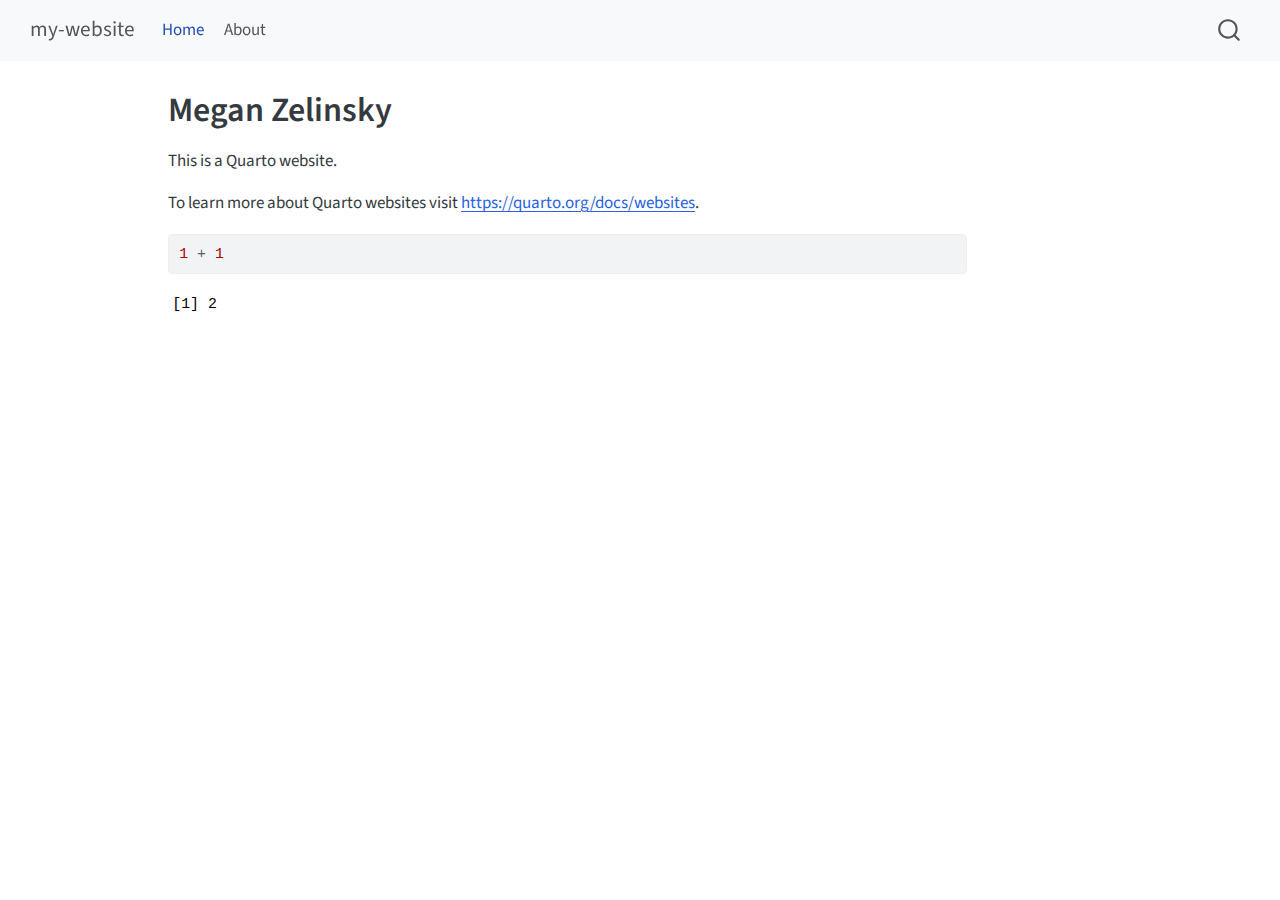
==== docs/index.html @ 1e0aad54 "Initial commit of Quarto website" ====
<!DOCTYPE html>
<html xmlns="http://www.w3.org/1999/xhtml" lang="en" xml:lang="en"><head>

<meta charset="utf-8">
<meta name="generator" content="quarto-1.4.557">

<meta name="viewport" content="width=device-width, initial-scale=1.0, user-scalable=yes">


<title>my-website - Megan Zelinsky</title>
<style>
code{white-space: pre-wrap;}
span.smallcaps{font-variant: small-caps;}
div.columns{display: flex; gap: min(4vw, 1.5em);}
div.column{flex: auto; overflow-x: auto;}
div.hanging-indent{margin-left: 1.5em; text-indent: -1.5em;}
ul.task-list{list-style: none;}
ul.task-list li input[type="checkbox"] {
  width: 0.8em;
  margin: 0 0.8em 0.2em -1em; /* quarto-specific, see https://github.com/quarto-dev/quarto-cli/issues/4556 */ 
  vertical-align: middle;
}
/* CSS for syntax highlighting */
pre > code.sourceCode { white-space: pre; position: relative; }
pre > code.sourceCode > span { line-height: 1.25; }
pre > code.sourceCode > span:empty { height: 1.2em; }
.sourceCode { overflow: visible; }
code.sourceCode > span { color: inherit; text-decoration: inherit; }
div.sourceCode { margin: 1em 0; }
pre.sourceCode { margin: 0; }
@media screen {
div.sourceCode { overflow: auto; }
}
@media print {
pre > code.sourceCode { white-space: pre-wrap; }
pre > code.sourceCode > span { display: inline-block; text-indent: -5em; padding-left: 5em; }
}
pre.numberSource code
  { counter-reset: source-line 0; }
pre.numberSource code > span
  { position: relative; left: -4em; counter-increment: source-line; }
pre.numberSource code > span > a:first-child::before
  { content: counter(source-line);
    position: relative; left: -1em; text-align: right; vertical-align: baseline;
    border: none; display: inline-block;
    -webkit-touch-callout: none; -webkit-user-select: none;
    -khtml-user-select: none; -moz-user-select: none;
    -ms-user-select: none; user-select: none;
    padding: 0 4px; width: 4em;
  }
pre.numberSource { margin-left: 3em;  padding-left: 4px; }
div.sourceCode
  {   }
@media screen {
pre > code.sourceCode > span > a:first-child::before { text-decoration: underline; }
}
</style>


<script src="site_libs/quarto-nav/quarto-nav.js"></script>
<script src="site_libs/quarto-nav/headroom.min.js"></script>
<script src="site_libs/clipboard/clipboard.min.js"></script>
<script src="site_libs/quarto-search/autocomplete.umd.js"></script>
<script src="site_libs/quarto-search/fuse.min.js"></script>
<script src="site_libs/quarto-search/quarto-search.js"></script>
<meta name="quarto:offset" content="./">
<script src="site_libs/quarto-html/quarto.js"></script>
<script src="site_libs/quarto-html/popper.min.js"></script>
<script src="site_libs/quarto-html/tippy.umd.min.js"></script>
<script src="site_libs/quarto-html/anchor.min.js"></script>
<link href="site_libs/quarto-html/tippy.css" rel="stylesheet">
<link href="site_libs/quarto-html/quarto-syntax-highlighting.css" rel="stylesheet" id="quarto-text-highlighting-styles">
<script src="site_libs/bootstrap/bootstrap.min.js"></script>
<link href="site_libs/bootstrap/bootstrap-icons.css" rel="stylesheet">
<link href="site_libs/bootstrap/bootstrap.min.css" rel="stylesheet" id="quarto-bootstrap" data-mode="light">
<script id="quarto-search-options" type="application/json">{
  "location": "navbar",
  "copy-button": false,
  "collapse-after": 3,
  "panel-placement": "end",
  "type": "overlay",
  "limit": 50,
  "keyboard-shortcut": [
    "f",
    "/",
    "s"
  ],
  "show-item-context": false,
  "language": {
    "search-no-results-text": "No results",
    "search-matching-documents-text": "matching documents",
    "search-copy-link-title": "Copy link to search",
    "search-hide-matches-text": "Hide additional matches",
    "search-more-match-text": "more match in this document",
    "search-more-matches-text": "more matches in this document",
    "search-clear-button-title": "Clear",
    "search-text-placeholder": "",
    "search-detached-cancel-button-title": "Cancel",
    "search-submit-button-title": "Submit",
    "search-label": "Search"
  }
}</script>


<link rel="stylesheet" href="styles.css">
</head>

<body class="nav-fixed">

<div id="quarto-search-results"></div>
  <header id="quarto-header" class="headroom fixed-top">
    <nav class="navbar navbar-expand-lg " data-bs-theme="dark">
      <div class="navbar-container container-fluid">
      <div class="navbar-brand-container mx-auto">
    <a class="navbar-brand" href="./index.html">
    <span class="navbar-title">my-website</span>
    </a>
  </div>
            <div id="quarto-search" class="" title="Search"></div>
          <button class="navbar-toggler" type="button" data-bs-toggle="collapse" data-bs-target="#navbarCollapse" aria-controls="navbarCollapse" aria-expanded="false" aria-label="Toggle navigation" onclick="if (window.quartoToggleHeadroom) { window.quartoToggleHeadroom(); }">
  <span class="navbar-toggler-icon"></span>
</button>
          <div class="collapse navbar-collapse" id="navbarCollapse">
            <ul class="navbar-nav navbar-nav-scroll me-auto">
  <li class="nav-item">
    <a class="nav-link active" href="./index.html" aria-current="page"> 
<span class="menu-text">Home</span></a>
  </li>  
  <li class="nav-item">
    <a class="nav-link" href="./about.html"> 
<span class="menu-text">About</span></a>
  </li>  
</ul>
          </div> <!-- /navcollapse -->
          <div class="quarto-navbar-tools">
</div>
      </div> <!-- /container-fluid -->
    </nav>
</header>
<!-- content -->
<div id="quarto-content" class="quarto-container page-columns page-rows-contents page-layout-article page-navbar">
<!-- sidebar -->
<!-- margin-sidebar -->
    <div id="quarto-margin-sidebar" class="sidebar margin-sidebar">
        
    </div>
<!-- main -->
<main class="content" id="quarto-document-content">

<header id="title-block-header" class="quarto-title-block default">
<div class="quarto-title">
<h1 class="title">Megan Zelinsky</h1>
</div>



<div class="quarto-title-meta">

    
  
    
  </div>
  


</header>


<p>This is a Quarto website.</p>
<p>To learn more about Quarto websites visit <a href="https://quarto.org/docs/websites" class="uri">https://quarto.org/docs/websites</a>.</p>
<div class="cell">
<div class="sourceCode cell-code" id="cb1"><pre class="sourceCode r code-with-copy"><code class="sourceCode r"><span id="cb1-1"><a href="#cb1-1" aria-hidden="true" tabindex="-1"></a><span class="dv">1</span> <span class="sc">+</span> <span class="dv">1</span></span></code><button title="Copy to Clipboard" class="code-copy-button"><i class="bi"></i></button></pre></div>
<div class="cell-output cell-output-stdout">
<pre><code>[1] 2</code></pre>
</div>
</div>



</main> <!-- /main -->
<script id="quarto-html-after-body" type="application/javascript">
window.document.addEventListener("DOMContentLoaded", function (event) {
  const toggleBodyColorMode = (bsSheetEl) => {
    const mode = bsSheetEl.getAttribute("data-mode");
    const bodyEl = window.document.querySelector("body");
    if (mode === "dark") {
      bodyEl.classList.add("quarto-dark");
      bodyEl.classList.remove("quarto-light");
    } else {
      bodyEl.classList.add("quarto-light");
      bodyEl.classList.remove("quarto-dark");
    }
  }
  const toggleBodyColorPrimary = () => {
    const bsSheetEl = window.document.querySelector("link#quarto-bootstrap");
    if (bsSheetEl) {
      toggleBodyColorMode(bsSheetEl);
    }
  }
  toggleBodyColorPrimary();  
  const icon = "";
  const anchorJS = new window.AnchorJS();
  anchorJS.options = {
    placement: 'right',
    icon: icon
  };
  anchorJS.add('.anchored');
  const isCodeAnnotation = (el) => {
    for (const clz of el.classList) {
      if (clz.startsWith('code-annotation-')) {                     
        return true;
      }
    }
    return false;
  }
  const clipboard = new window.ClipboardJS('.code-copy-button', {
    text: function(trigger) {
      const codeEl = trigger.previousElementSibling.cloneNode(true);
      for (const childEl of codeEl.children) {
        if (isCodeAnnotation(childEl)) {
          childEl.remove();
        }
      }
      return codeEl.innerText;
    }
  });
  clipboard.on('success', function(e) {
    // button target
    const button = e.trigger;
    // don't keep focus
    button.blur();
    // flash "checked"
    button.classList.add('code-copy-button-checked');
    var currentTitle = button.getAttribute("title");
    button.setAttribute("title", "Copied!");
    let tooltip;
    if (window.bootstrap) {
      button.setAttribute("data-bs-toggle", "tooltip");
      button.setAttribute("data-bs-placement", "left");
      button.setAttribute("data-bs-title", "Copied!");
      tooltip = new bootstrap.Tooltip(button, 
        { trigger: "manual", 
          customClass: "code-copy-button-tooltip",
          offset: [0, -8]});
      tooltip.show();    
    }
    setTimeout(function() {
      if (tooltip) {
        tooltip.hide();
        button.removeAttribute("data-bs-title");
        button.removeAttribute("data-bs-toggle");
        button.removeAttribute("data-bs-placement");
      }
      button.setAttribute("title", currentTitle);
      button.classList.remove('code-copy-button-checked');
    }, 1000);
    // clear code selection
    e.clearSelection();
  });
    var localhostRegex = new RegExp(/^(?:http|https):\/\/localhost\:?[0-9]*\//);
    var mailtoRegex = new RegExp(/^mailto:/);
      var filterRegex = new RegExp('/' + window.location.host + '/');
    var isInternal = (href) => {
        return filterRegex.test(href) || localhostRegex.test(href) || mailtoRegex.test(href);
    }
    // Inspect non-navigation links and adorn them if external
 	var links = window.document.querySelectorAll('a[href]:not(.nav-link):not(.navbar-brand):not(.toc-action):not(.sidebar-link):not(.sidebar-item-toggle):not(.pagination-link):not(.no-external):not([aria-hidden]):not(.dropdown-item):not(.quarto-navigation-tool)');
    for (var i=0; i<links.length; i++) {
      const link = links[i];
      if (!isInternal(link.href)) {
        // undo the damage that might have been done by quarto-nav.js in the case of
        // links that we want to consider external
        if (link.dataset.originalHref !== undefined) {
          link.href = link.dataset.originalHref;
        }
      }
    }
  function tippyHover(el, contentFn, onTriggerFn, onUntriggerFn) {
    const config = {
      allowHTML: true,
      maxWidth: 500,
      delay: 100,
      arrow: false,
      appendTo: function(el) {
          return el.parentElement;
      },
      interactive: true,
      interactiveBorder: 10,
      theme: 'quarto',
      placement: 'bottom-start',
    };
    if (contentFn) {
      config.content = contentFn;
    }
    if (onTriggerFn) {
      config.onTrigger = onTriggerFn;
    }
    if (onUntriggerFn) {
      config.onUntrigger = onUntriggerFn;
    }
    window.tippy(el, config); 
  }
  const noterefs = window.document.querySelectorAll('a[role="doc-noteref"]');
  for (var i=0; i<noterefs.length; i++) {
    const ref = noterefs[i];
    tippyHover(ref, function() {
      // use id or data attribute instead here
      let href = ref.getAttribute('data-footnote-href') || ref.getAttribute('href');
      try { href = new URL(href).hash; } catch {}
      const id = href.replace(/^#\/?/, "");
      const note = window.document.getElementById(id);
      if (note) {
        return note.innerHTML;
      } else {
        return "";
      }
    });
  }
  const xrefs = window.document.querySelectorAll('a.quarto-xref');
  const processXRef = (id, note) => {
    // Strip column container classes
    const stripColumnClz = (el) => {
      el.classList.remove("page-full", "page-columns");
      if (el.children) {
        for (const child of el.children) {
          stripColumnClz(child);
        }
      }
    }
    stripColumnClz(note)
    if (id === null || id.startsWith('sec-')) {
      // Special case sections, only their first couple elements
      const container = document.createElement("div");
      if (note.children && note.children.length > 2) {
        container.appendChild(note.children[0].cloneNode(true));
        for (let i = 1; i < note.children.length; i++) {
          const child = note.children[i];
          if (child.tagName === "P" && child.innerText === "") {
            continue;
          } else {
            container.appendChild(child.cloneNode(true));
            break;
          }
        }
        if (window.Quarto?.typesetMath) {
          window.Quarto.typesetMath(container);
        }
        return container.innerHTML
      } else {
        if (window.Quarto?.typesetMath) {
          window.Quarto.typesetMath(note);
        }
        return note.innerHTML;
      }
    } else {
      // Remove any anchor links if they are present
      const anchorLink = note.querySelector('a.anchorjs-link');
      if (anchorLink) {
        anchorLink.remove();
      }
      if (window.Quarto?.typesetMath) {
        window.Quarto.typesetMath(note);
      }
      // TODO in 1.5, we should make sure this works without a callout special case
      if (note.classList.contains("callout")) {
        return note.outerHTML;
      } else {
        return note.innerHTML;
      }
    }
  }
  for (var i=0; i<xrefs.length; i++) {
    const xref = xrefs[i];
    tippyHover(xref, undefined, function(instance) {
      instance.disable();
      let url = xref.getAttribute('href');
      let hash = undefined; 
      if (url.startsWith('#')) {
        hash = url;
      } else {
        try { hash = new URL(url).hash; } catch {}
      }
      if (hash) {
        const id = hash.replace(/^#\/?/, "");
        const note = window.document.getElementById(id);
        if (note !== null) {
          try {
            const html = processXRef(id, note.cloneNode(true));
            instance.setContent(html);
          } finally {
            instance.enable();
            instance.show();
          }
        } else {
          // See if we can fetch this
          fetch(url.split('#')[0])
          .then(res => res.text())
          .then(html => {
            const parser = new DOMParser();
            const htmlDoc = parser.parseFromString(html, "text/html");
            const note = htmlDoc.getElementById(id);
            if (note !== null) {
              const html = processXRef(id, note);
              instance.setContent(html);
            } 
          }).finally(() => {
            instance.enable();
            instance.show();
          });
        }
      } else {
        // See if we can fetch a full url (with no hash to target)
        // This is a special case and we should probably do some content thinning / targeting
        fetch(url)
        .then(res => res.text())
        .then(html => {
          const parser = new DOMParser();
          const htmlDoc = parser.parseFromString(html, "text/html");
          const note = htmlDoc.querySelector('main.content');
          if (note !== null) {
            // This should only happen for chapter cross references
            // (since there is no id in the URL)
            // remove the first header
            if (note.children.length > 0 && note.children[0].tagName === "HEADER") {
              note.children[0].remove();
            }
            const html = processXRef(null, note);
            instance.setContent(html);
          } 
        }).finally(() => {
          instance.enable();
          instance.show();
        });
      }
    }, function(instance) {
    });
  }
      let selectedAnnoteEl;
      const selectorForAnnotation = ( cell, annotation) => {
        let cellAttr = 'data-code-cell="' + cell + '"';
        let lineAttr = 'data-code-annotation="' +  annotation + '"';
        const selector = 'span[' + cellAttr + '][' + lineAttr + ']';
        return selector;
      }
      const selectCodeLines = (annoteEl) => {
        const doc = window.document;
        const targetCell = annoteEl.getAttribute("data-target-cell");
        const targetAnnotation = annoteEl.getAttribute("data-target-annotation");
        const annoteSpan = window.document.querySelector(selectorForAnnotation(targetCell, targetAnnotation));
        const lines = annoteSpan.getAttribute("data-code-lines").split(",");
        const lineIds = lines.map((line) => {
          return targetCell + "-" + line;
        })
        let top = null;
        let height = null;
        let parent = null;
        if (lineIds.length > 0) {
            //compute the position of the single el (top and bottom and make a div)
            const el = window.document.getElementById(lineIds[0]);
            top = el.offsetTop;
            height = el.offsetHeight;
            parent = el.parentElement.parentElement;
          if (lineIds.length > 1) {
            const lastEl = window.document.getElementById(lineIds[lineIds.length - 1]);
            const bottom = lastEl.offsetTop + lastEl.offsetHeight;
            height = bottom - top;
          }
          if (top !== null && height !== null && parent !== null) {
            // cook up a div (if necessary) and position it 
            let div = window.document.getElementById("code-annotation-line-highlight");
            if (div === null) {
              div = window.document.createElement("div");
              div.setAttribute("id", "code-annotation-line-highlight");
              div.style.position = 'absolute';
              parent.appendChild(div);
            }
            div.style.top = top - 2 + "px";
            div.style.height = height + 4 + "px";
            div.style.left = 0;
            let gutterDiv = window.document.getElementById("code-annotation-line-highlight-gutter");
            if (gutterDiv === null) {
              gutterDiv = window.document.createElement("div");
              gutterDiv.setAttribute("id", "code-annotation-line-highlight-gutter");
              gutterDiv.style.position = 'absolute';
              const codeCell = window.document.getElementById(targetCell);
              const gutter = codeCell.querySelector('.code-annotation-gutter');
              gutter.appendChild(gutterDiv);
            }
            gutterDiv.style.top = top - 2 + "px";
            gutterDiv.style.height = height + 4 + "px";
          }
          selectedAnnoteEl = annoteEl;
        }
      };
      const unselectCodeLines = () => {
        const elementsIds = ["code-annotation-line-highlight", "code-annotation-line-highlight-gutter"];
        elementsIds.forEach((elId) => {
          const div = window.document.getElementById(elId);
          if (div) {
            div.remove();
          }
        });
        selectedAnnoteEl = undefined;
      };
        // Handle positioning of the toggle
    window.addEventListener(
      "resize",
      throttle(() => {
        elRect = undefined;
        if (selectedAnnoteEl) {
          selectCodeLines(selectedAnnoteEl);
        }
      }, 10)
    );
    function throttle(fn, ms) {
    let throttle = false;
    let timer;
      return (...args) => {
        if(!throttle) { // first call gets through
            fn.apply(this, args);
            throttle = true;
        } else { // all the others get throttled
            if(timer) clearTimeout(timer); // cancel #2
            timer = setTimeout(() => {
              fn.apply(this, args);
              timer = throttle = false;
            }, ms);
        }
      };
    }
      // Attach click handler to the DT
      const annoteDls = window.document.querySelectorAll('dt[data-target-cell]');
      for (const annoteDlNode of annoteDls) {
        annoteDlNode.addEventListener('click', (event) => {
          const clickedEl = event.target;
          if (clickedEl !== selectedAnnoteEl) {
            unselectCodeLines();
            const activeEl = window.document.querySelector('dt[data-target-cell].code-annotation-active');
            if (activeEl) {
              activeEl.classList.remove('code-annotation-active');
            }
            selectCodeLines(clickedEl);
            clickedEl.classList.add('code-annotation-active');
          } else {
            // Unselect the line
            unselectCodeLines();
            clickedEl.classList.remove('code-annotation-active');
          }
        });
      }
  const findCites = (el) => {
    const parentEl = el.parentElement;
    if (parentEl) {
      const cites = parentEl.dataset.cites;
      if (cites) {
        return {
          el,
          cites: cites.split(' ')
        };
      } else {
        return findCites(el.parentElement)
      }
    } else {
      return undefined;
    }
  };
  var bibliorefs = window.document.querySelectorAll('a[role="doc-biblioref"]');
  for (var i=0; i<bibliorefs.length; i++) {
    const ref = bibliorefs[i];
    const citeInfo = findCites(ref);
    if (citeInfo) {
      tippyHover(citeInfo.el, function() {
        var popup = window.document.createElement('div');
        citeInfo.cites.forEach(function(cite) {
          var citeDiv = window.document.createElement('div');
          citeDiv.classList.add('hanging-indent');
          citeDiv.classList.add('csl-entry');
          var biblioDiv = window.document.getElementById('ref-' + cite);
          if (biblioDiv) {
            citeDiv.innerHTML = biblioDiv.innerHTML;
          }
          popup.appendChild(citeDiv);
        });
        return popup.innerHTML;
      });
    }
  }
});
</script>
</div> <!-- /content -->




</body></html>
---- docs/site_libs/quarto-html/tippy.css ----
.tippy-box[data-animation=fade][data-state=hidden]{opacity:0}[data-tippy-root]{max-width:calc(100vw - 10px)}.tippy-box{position:relative;background-color:#333;color:#fff;border-radius:4px;font-size:14px;line-height:1.4;white-space:normal;outline:0;transition-property:transform,visibility,opacity}.tippy-box[data-placement^=top]>.tippy-arrow{bottom:0}.tippy-box[data-placement^=top]>.tippy-arrow:before{bottom:-7px;left:0;border-width:8px 8px 0;border-top-color:initial;transform-origin:center top}.tippy-box[data-placement^=bottom]>.tippy-arrow{top:0}.tippy-box[data-placement^=bottom]>.tippy-arrow:before{top:-7px;left:0;border-width:0 8px 8px;border-bottom-color:initial;transform-origin:center bottom}.tippy-box[data-placement^=left]>.tippy-arrow{right:0}.tippy-box[data-placement^=left]>.tippy-arrow:before{border-width:8px 0 8px 8px;border-left-color:initial;right:-7px;transform-origin:center left}.tippy-box[data-placement^=right]>.tippy-arrow{left:0}.tippy-box[data-placement^=right]>.tippy-arrow:before{left:-7px;border-width:8px 8px 8px 0;border-right-color:initial;transform-origin:center right}.tippy-box[data-inertia][data-state=visible]{transition-timing-function:cubic-bezier(.54,1.5,.38,1.11)}.tippy-arrow{width:16px;height:16px;color:#333}.tippy-arrow:before{content:"";position:absolute;border-color:transparent;border-style:solid}.tippy-content{position:relative;padding:5px 9px;z-index:1}
---- docs/site_libs/quarto-html/quarto-syntax-highlighting.css ----
/* quarto syntax highlight colors */
:root {
  --quarto-hl-ot-color: #003B4F;
  --quarto-hl-at-color: #657422;
  --quarto-hl-ss-color: #20794D;
  --quarto-hl-an-color: #5E5E5E;
  --quarto-hl-fu-color: #4758AB;
  --quarto-hl-st-color: #20794D;
  --quarto-hl-cf-color: #003B4F;
  --quarto-hl-op-color: #5E5E5E;
  --quarto-hl-er-color: #AD0000;
  --quarto-hl-bn-color: #AD0000;
  --quarto-hl-al-color: #AD0000;
  --quarto-hl-va-color: #111111;
  --quarto-hl-bu-color: inherit;
  --quarto-hl-ex-color: inherit;
  --quarto-hl-pp-color: #AD0000;
  --quarto-hl-in-color: #5E5E5E;
  --quarto-hl-vs-color: #20794D;
  --quarto-hl-wa-color: #5E5E5E;
  --quarto-hl-do-color: #5E5E5E;
  --quarto-hl-im-color: #00769E;
  --quarto-hl-ch-color: #20794D;
  --quarto-hl-dt-color: #AD0000;
  --quarto-hl-fl-color: #AD0000;
  --quarto-hl-co-color: #5E5E5E;
  --quarto-hl-cv-color: #5E5E5E;
  --quarto-hl-cn-color: #8f5902;
  --quarto-hl-sc-color: #5E5E5E;
  --quarto-hl-dv-color: #AD0000;
  --quarto-hl-kw-color: #003B4F;
}

/* other quarto variables */
:root {
  --quarto-font-monospace: SFMono-Regular, Menlo, Monaco, Consolas, "Liberation Mono", "Courier New", monospace;
}

pre > code.sourceCode > span {
  color: #003B4F;
}

code span {
  color: #003B4F;
}

code.sourceCode > span {
  color: #003B4F;
}

div.sourceCode,
div.sourceCode pre.sourceCode {
  color: #003B4F;
}

code span.ot {
  color: #003B4F;
  font-style: inherit;
}

code span.at {
  color: #657422;
  font-style: inherit;
}

code span.ss {
  color: #20794D;
  font-style: inherit;
}

code span.an {
  color: #5E5E5E;
  font-style: inherit;
}

code span.fu {
  color: #4758AB;
  font-style: inherit;
}

code span.st {
  color: #20794D;
  font-style: inherit;
}

code span.cf {
  color: #003B4F;
  font-style: inherit;
}

code span.op {
  color: #5E5E5E;
  font-style: inherit;
}

code span.er {
  color: #AD0000;
  font-style: inherit;
}

code span.bn {
  color: #AD0000;
  font-style: inherit;
}

code span.al {
  color: #AD0000;
  font-style: inherit;
}

code span.va {
  color: #111111;
  font-style: inherit;
}

code span.bu {
  font-style: inherit;
}

code span.ex {
  font-style: inherit;
}

code span.pp {
  color: #AD0000;
  font-style: inherit;
}

code span.in {
  color: #5E5E5E;
  font-style: inherit;
}

code span.vs {
  color: #20794D;
  font-style: inherit;
}

code span.wa {
  color: #5E5E5E;
  font-style: italic;
}

code span.do {
  color: #5E5E5E;
  font-style: italic;
}

code span.im {
  color: #00769E;
  font-style: inherit;
}

code span.ch {
  color: #20794D;
  font-style: inherit;
}

code span.dt {
  color: #AD0000;
  font-style: inherit;
}

code span.fl {
  color: #AD0000;
  font-style: inherit;
}

code span.co {
  color: #5E5E5E;
  font-style: inherit;
}

code span.cv {
  color: #5E5E5E;
  font-style: italic;
}

code span.cn {
  color: #8f5902;
  font-style: inherit;
}

code span.sc {
  color: #5E5E5E;
  font-style: inherit;
}

code span.dv {
  color: #AD0000;
  font-style: inherit;
}

code span.kw {
  color: #003B4F;
  font-style: inherit;
}

.prevent-inlining {
  content: "</";
}

/*# sourceMappingURL=debc5d5d77c3f9108843748ff7464032.css.map */
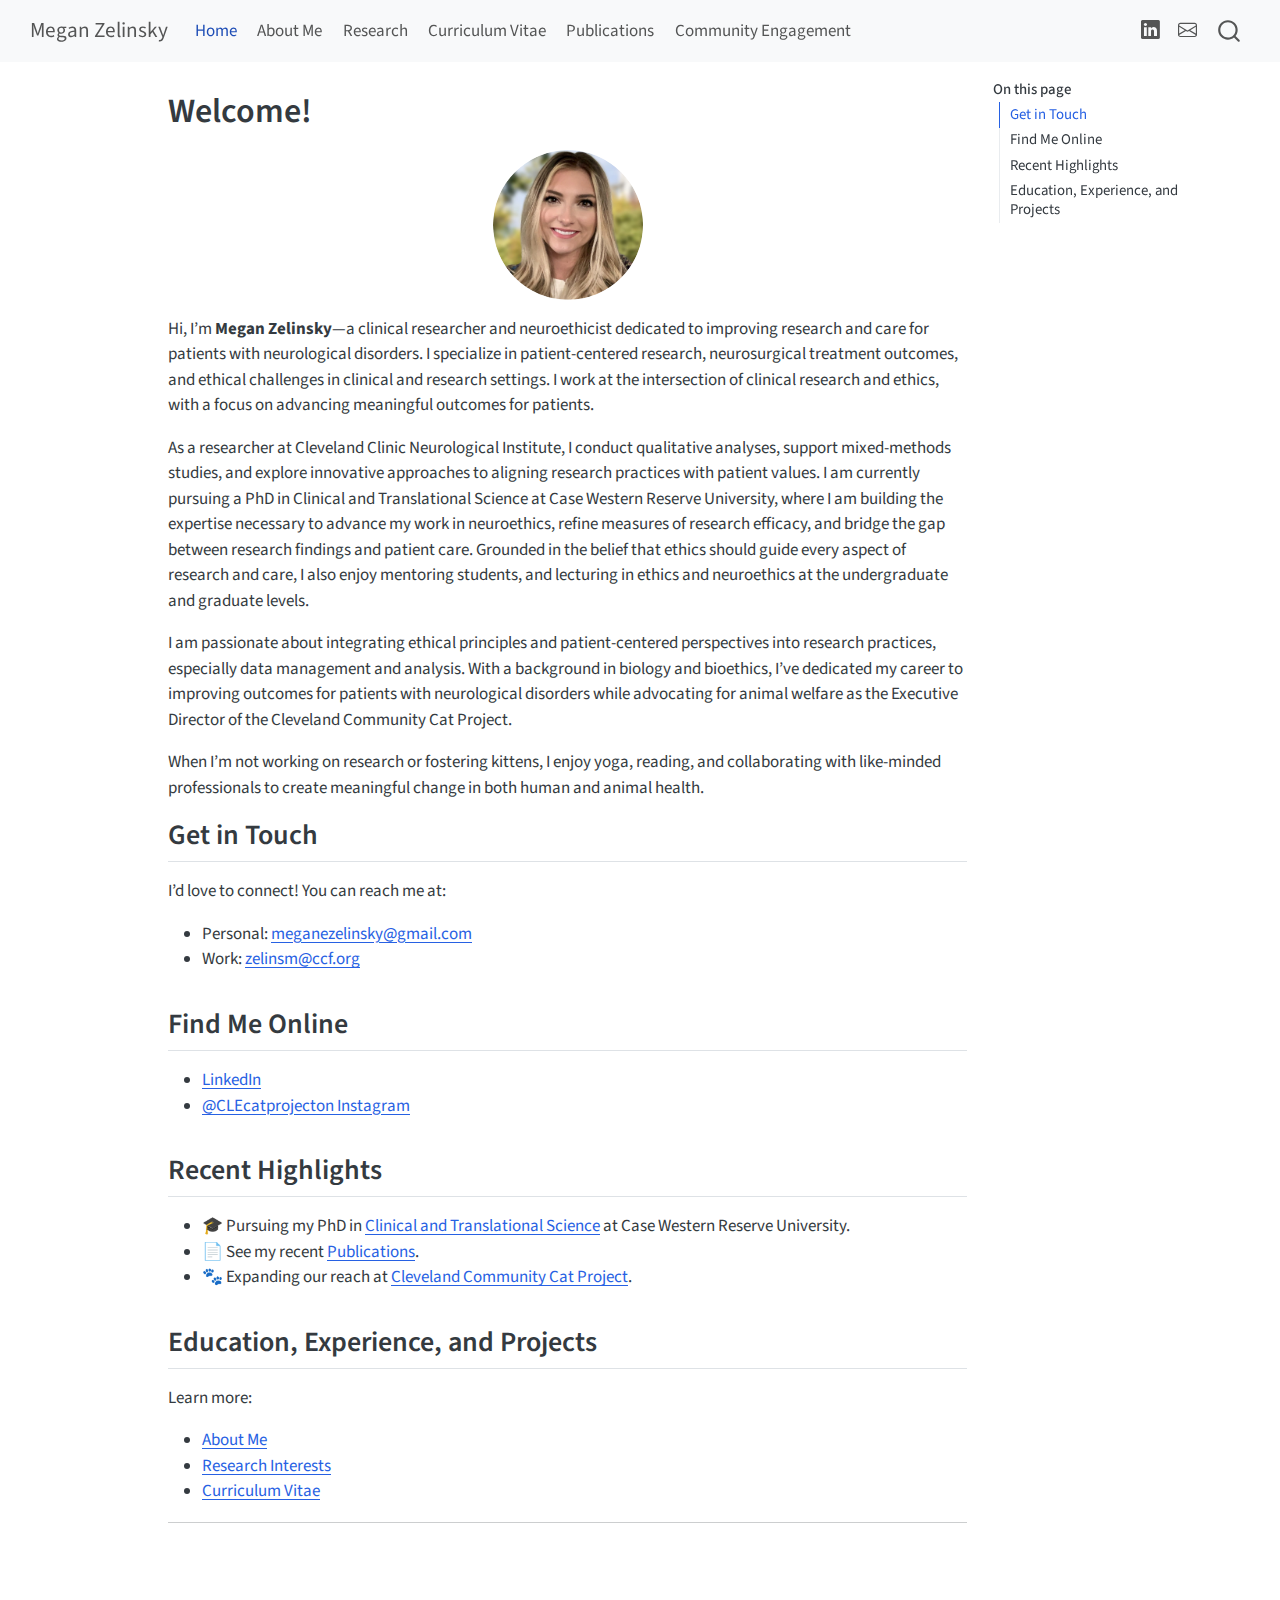
==== commit cc2f32db: "Update website content" ====
--- a/docs/index.html
+++ b/docs/index.html
@@ -7,7 +7,7 @@
 <meta name="viewport" content="width=device-width, initial-scale=1.0, user-scalable=yes">
 
 
-<title>my-website - Megan Zelinsky</title>
+<title>Megan Zelinsky - Welcome!</title>
 <style>
 code{white-space: pre-wrap;}
 span.smallcaps{font-variant: small-caps;}
@@ -20,50 +20,16 @@
   margin: 0 0.8em 0.2em -1em; /* quarto-specific, see https://github.com/quarto-dev/quarto-cli/issues/4556 */ 
   vertical-align: middle;
 }
-/* CSS for syntax highlighting */
-pre > code.sourceCode { white-space: pre; position: relative; }
-pre > code.sourceCode > span { line-height: 1.25; }
-pre > code.sourceCode > span:empty { height: 1.2em; }
-.sourceCode { overflow: visible; }
-code.sourceCode > span { color: inherit; text-decoration: inherit; }
-div.sourceCode { margin: 1em 0; }
-pre.sourceCode { margin: 0; }
-@media screen {
-div.sourceCode { overflow: auto; }
-}
-@media print {
-pre > code.sourceCode { white-space: pre-wrap; }
-pre > code.sourceCode > span { display: inline-block; text-indent: -5em; padding-left: 5em; }
-}
-pre.numberSource code
-  { counter-reset: source-line 0; }
-pre.numberSource code > span
-  { position: relative; left: -4em; counter-increment: source-line; }
-pre.numberSource code > span > a:first-child::before
-  { content: counter(source-line);
-    position: relative; left: -1em; text-align: right; vertical-align: baseline;
-    border: none; display: inline-block;
-    -webkit-touch-callout: none; -webkit-user-select: none;
-    -khtml-user-select: none; -moz-user-select: none;
-    -ms-user-select: none; user-select: none;
-    padding: 0 4px; width: 4em;
-  }
-pre.numberSource { margin-left: 3em;  padding-left: 4px; }
-div.sourceCode
-  {   }
-@media screen {
-pre > code.sourceCode > span > a:first-child::before { text-decoration: underline; }
-}
 </style>
 
 
 <script src="site_libs/quarto-nav/quarto-nav.js"></script>
-<script src="site_libs/quarto-nav/headroom.min.js"></script>
 <script src="site_libs/clipboard/clipboard.min.js"></script>
 <script src="site_libs/quarto-search/autocomplete.umd.js"></script>
 <script src="site_libs/quarto-search/fuse.min.js"></script>
 <script src="site_libs/quarto-search/quarto-search.js"></script>
 <meta name="quarto:offset" content="./">
+<link href="./images/favicon.png" rel="icon" type="image/png">
 <script src="site_libs/quarto-html/quarto.js"></script>
 <script src="site_libs/quarto-html/popper.min.js"></script>
 <script src="site_libs/quarto-html/tippy.umd.min.js"></script>
@@ -113,7 +79,7 @@
       <div class="navbar-container container-fluid">
       <div class="navbar-brand-container mx-auto">
     <a class="navbar-brand" href="./index.html">
-    <span class="navbar-title">my-website</span>
+    <span class="navbar-title">Megan Zelinsky</span>
     </a>
   </div>
             <div id="quarto-search" class="" title="Search"></div>
@@ -128,7 +94,35 @@
   </li>  
   <li class="nav-item">
     <a class="nav-link" href="./about.html"> 
-<span class="menu-text">About</span></a>
+<span class="menu-text">About Me</span></a>
+  </li>  
+  <li class="nav-item">
+    <a class="nav-link" href="./research.html"> 
+<span class="menu-text">Research</span></a>
+  </li>  
+  <li class="nav-item">
+    <a class="nav-link" href="./cv.html"> 
+<span class="menu-text">Curriculum Vitae</span></a>
+  </li>  
+  <li class="nav-item">
+    <a class="nav-link" href="./publications.html"> 
+<span class="menu-text">Publications</span></a>
+  </li>  
+  <li class="nav-item">
+    <a class="nav-link" href="./ccp.html"> 
+<span class="menu-text">Community Engagement</span></a>
+  </li>  
+</ul>
+            <ul class="navbar-nav navbar-nav-scroll ms-auto">
+  <li class="nav-item compact">
+    <a class="nav-link" href="https://www.linkedin.com/in/megan-zelinsky-0468321b5/"> <i class="bi bi-linkedin" role="img">
+</i> 
+<span class="menu-text"></span></a>
+  </li>  
+  <li class="nav-item compact">
+    <a class="nav-link" href="mailto:meganezelinsky@gmail.com"> <i class="bi bi-envelope" role="img" aria-label="email">
+</i> 
+<span class="menu-text"></span></a>
   </li>  
 </ul>
           </div> <!-- /navcollapse -->
@@ -142,14 +136,23 @@
 <!-- sidebar -->
 <!-- margin-sidebar -->
     <div id="quarto-margin-sidebar" class="sidebar margin-sidebar">
-        
+        <nav id="TOC" role="doc-toc" class="toc-active">
+    <h2 id="toc-title">On this page</h2>
+   
+  <ul>
+  <li><a href="#get-in-touch" id="toc-get-in-touch" class="nav-link active" data-scroll-target="#get-in-touch">Get in Touch</a></li>
+  <li><a href="#find-me-online" id="toc-find-me-online" class="nav-link" data-scroll-target="#find-me-online">Find Me Online</a></li>
+  <li><a href="#recent-highlights" id="toc-recent-highlights" class="nav-link" data-scroll-target="#recent-highlights">Recent Highlights</a></li>
+  <li><a href="#education-experience-and-projects" id="toc-education-experience-and-projects" class="nav-link" data-scroll-target="#education-experience-and-projects">Education, Experience, and Projects</a></li>
+  </ul>
+</nav>
     </div>
 <!-- main -->
 <main class="content" id="quarto-document-content">
 
 <header id="title-block-header" class="quarto-title-block default">
 <div class="quarto-title">
-<h1 class="title">Megan Zelinsky</h1>
+<h1 class="title">Welcome!</h1>
 </div>
 
 
@@ -166,16 +169,46 @@
 </header>
 
 
-<p>This is a Quarto website.</p>
-<p>To learn more about Quarto websites visit <a href="https://quarto.org/docs/websites" class="uri">https://quarto.org/docs/websites</a>.</p>
-<div class="cell">
-<div class="sourceCode cell-code" id="cb1"><pre class="sourceCode r code-with-copy"><code class="sourceCode r"><span id="cb1-1"><a href="#cb1-1" aria-hidden="true" tabindex="-1"></a><span class="dv">1</span> <span class="sc">+</span> <span class="dv">1</span></span></code><button title="Copy to Clipboard" class="code-copy-button"><i class="bi"></i></button></pre></div>
-<div class="cell-output cell-output-stdout">
-<pre><code>[1] 2</code></pre>
-</div>
-</div>
-
-
+<p><img src="images/circle-headshot.png" class="circle-photo img-fluid"></p>
+<p>Hi, I’m <strong>Megan Zelinsky</strong>—a clinical researcher and neuroethicist dedicated to improving research and care for patients with neurological disorders. I specialize in patient-centered research, neurosurgical treatment outcomes, and ethical challenges in clinical and research settings. I work at the intersection of clinical research and ethics, with a focus on advancing meaningful outcomes for patients.</p>
+<p>As a researcher at Cleveland Clinic Neurological Institute, I conduct qualitative analyses, support mixed-methods studies, and explore innovative approaches to aligning research practices with patient values. I am currently pursuing a PhD in Clinical and Translational Science at Case Western Reserve University, where I am building the expertise necessary to advance my work in neuroethics, refine measures of research efficacy, and bridge the gap between research findings and patient care. Grounded in the belief that ethics should guide every aspect of research and care, I also enjoy mentoring students, and lecturing in ethics and neuroethics at the undergraduate and graduate levels.</p>
+<p>I am passionate about integrating ethical principles and patient-centered perspectives into research practices, especially data management and analysis. With a background in biology and bioethics, I’ve dedicated my career to improving outcomes for patients with neurological disorders while advocating for animal welfare as the Executive Director of the Cleveland Community Cat Project.</p>
+<p>When I’m not working on research or fostering kittens, I enjoy yoga, reading, and collaborating with like-minded professionals to create meaningful change in both human and animal health.</p>
+<section id="get-in-touch" class="level2">
+<h2 class="anchored" data-anchor-id="get-in-touch">Get in Touch</h2>
+<p>I’d love to connect! You can reach me at:</p>
+<ul>
+<li>Personal: <a href="mailto:meganezelinsky@gmail.com">meganezelinsky@gmail.com</a></li>
+<li>Work: <a href="mailto:zelinsm@ccf.org">zelinsm@ccf.org</a></li>
+</ul>
+</section>
+<section id="find-me-online" class="level2">
+<h2 class="anchored" data-anchor-id="find-me-online">Find Me Online</h2>
+<ul>
+<li><a href="https://www.linkedin.com/in/megan-zelinsky-0468321b5/">LinkedIn</a></li>
+<li><a href="https://www.instagram.com/clecatproject/">@CLEcatproject</a><a href="https://www.instagram.com/clecatproject/">on Instagram</a></li>
+</ul>
+</section>
+<section id="recent-highlights" class="level2">
+<h2 class="anchored" data-anchor-id="recent-highlights">Recent Highlights</h2>
+<ul>
+<li>🎓 Pursuing my PhD in <a href="https://case.edu/medicine/pqhs/education/clinical-and-translational-science/phd-clinical-translational-science-cts">Clinical and Translational Science</a> at Case Western Reserve University.</li>
+<li>📄 See my recent <a href="./publications.html">Publications</a>.</li>
+<li>🐾 Expanding our reach at <a href="https://www.communitycatproject.org">Cleveland Community Cat Project</a>.</li>
+</ul>
+</section>
+<section id="education-experience-and-projects" class="level2">
+<h2 class="anchored" data-anchor-id="education-experience-and-projects">Education, Experience, and Projects</h2>
+<p>Learn more:</p>
+<ul>
+<li><a href="./about.html">About Me</a></li>
+<li><a href="./research.html">Research Interests</a></li>
+<li><a href="./cv.html">Curriculum Vitae</a></li>
+</ul>
+<hr>
+
+
+</section>
 
 </main> <!-- /main -->
 <script id="quarto-html-after-body" type="application/javascript">
--- a/docs/styles.css
+++ b/docs/styles.css
@@ -1 +1,9 @@
+.circle-photo {
+  width: 150px; /* Adjust size as needed */
+  height: 150px;
+  border-radius: 50%;
+  object-fit: cover;
+  display: block;
+  margin: 0 auto; /* Center the photo */
+}
 /* css styles */
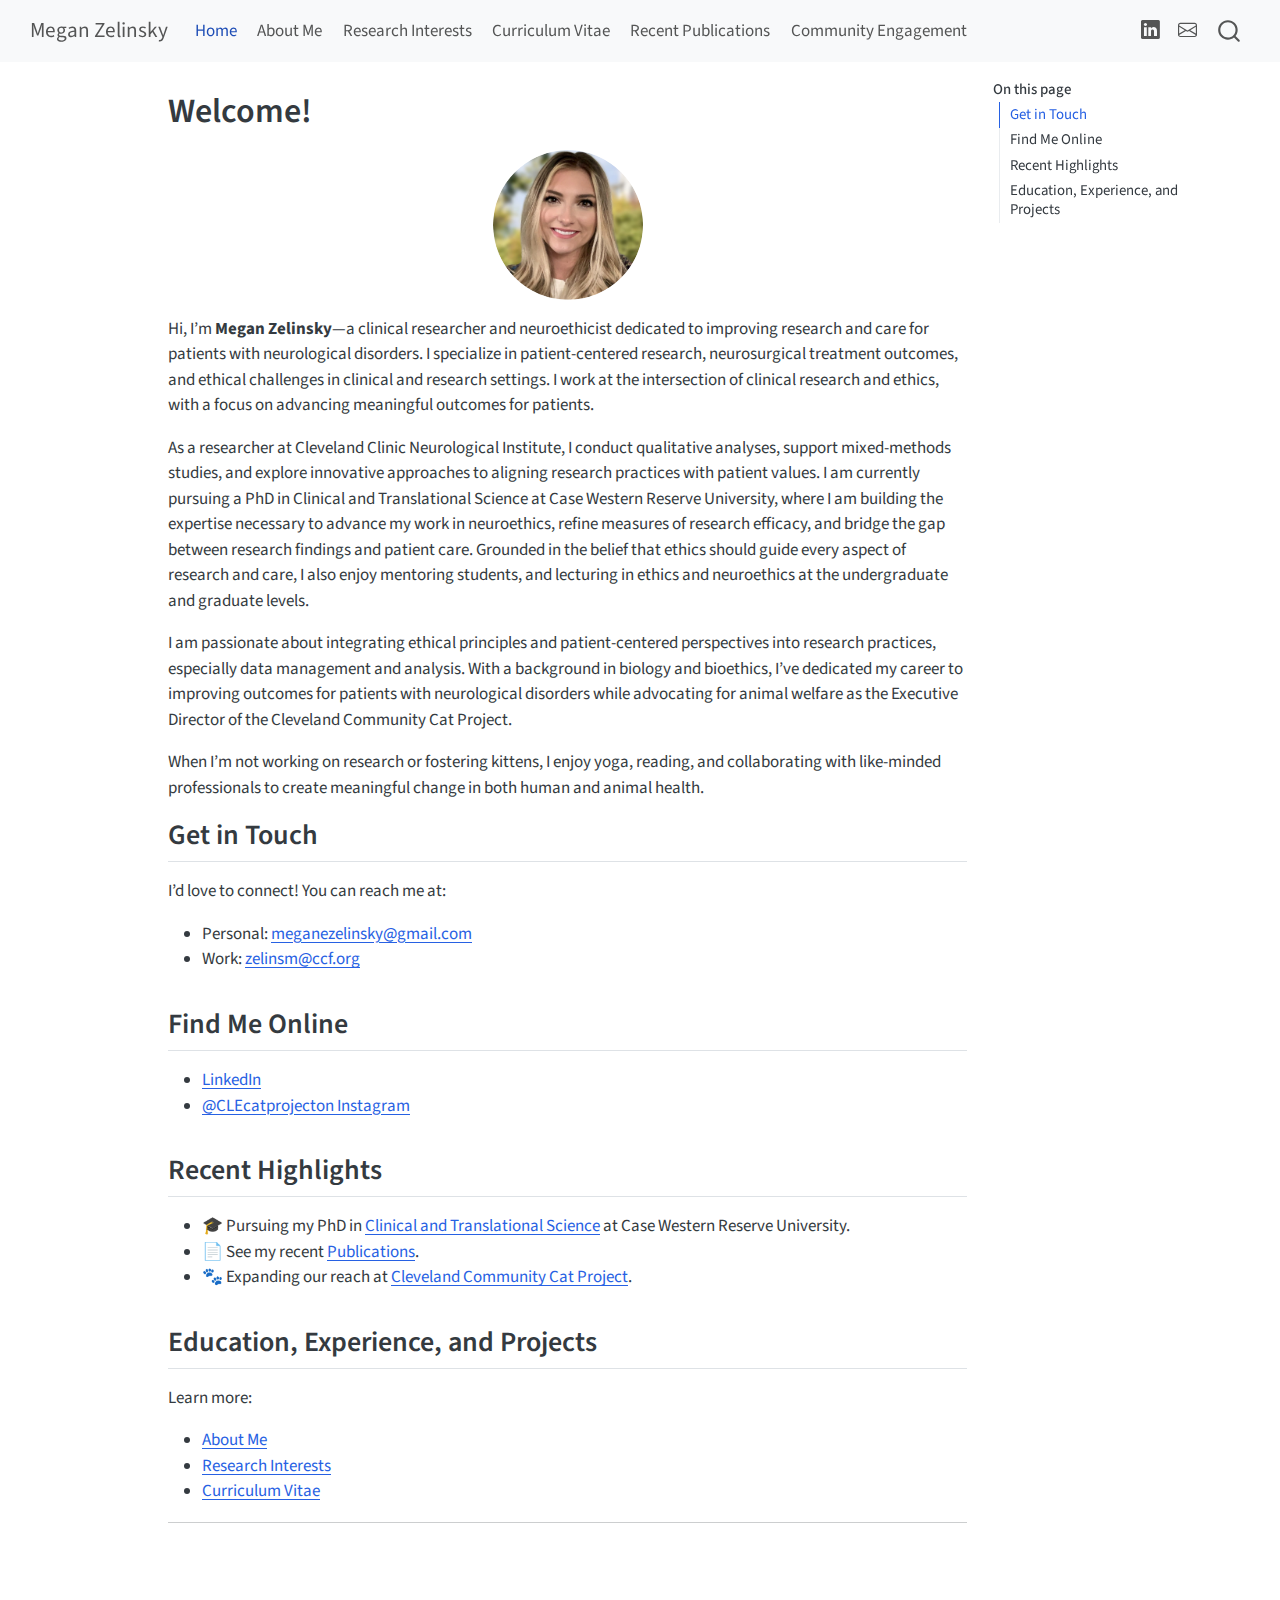
==== commit ebef5a5f: "Update website content" ====
--- a/docs/index.html
+++ b/docs/index.html
@@ -98,7 +98,7 @@
   </li>  
   <li class="nav-item">
     <a class="nav-link" href="./research.html"> 
-<span class="menu-text">Research</span></a>
+<span class="menu-text">Research Interests</span></a>
   </li>  
   <li class="nav-item">
     <a class="nav-link" href="./cv.html"> 
@@ -106,7 +106,7 @@
   </li>  
   <li class="nav-item">
     <a class="nav-link" href="./publications.html"> 
-<span class="menu-text">Publications</span></a>
+<span class="menu-text">Recent Publications</span></a>
   </li>  
   <li class="nav-item">
     <a class="nav-link" href="./ccp.html"> 
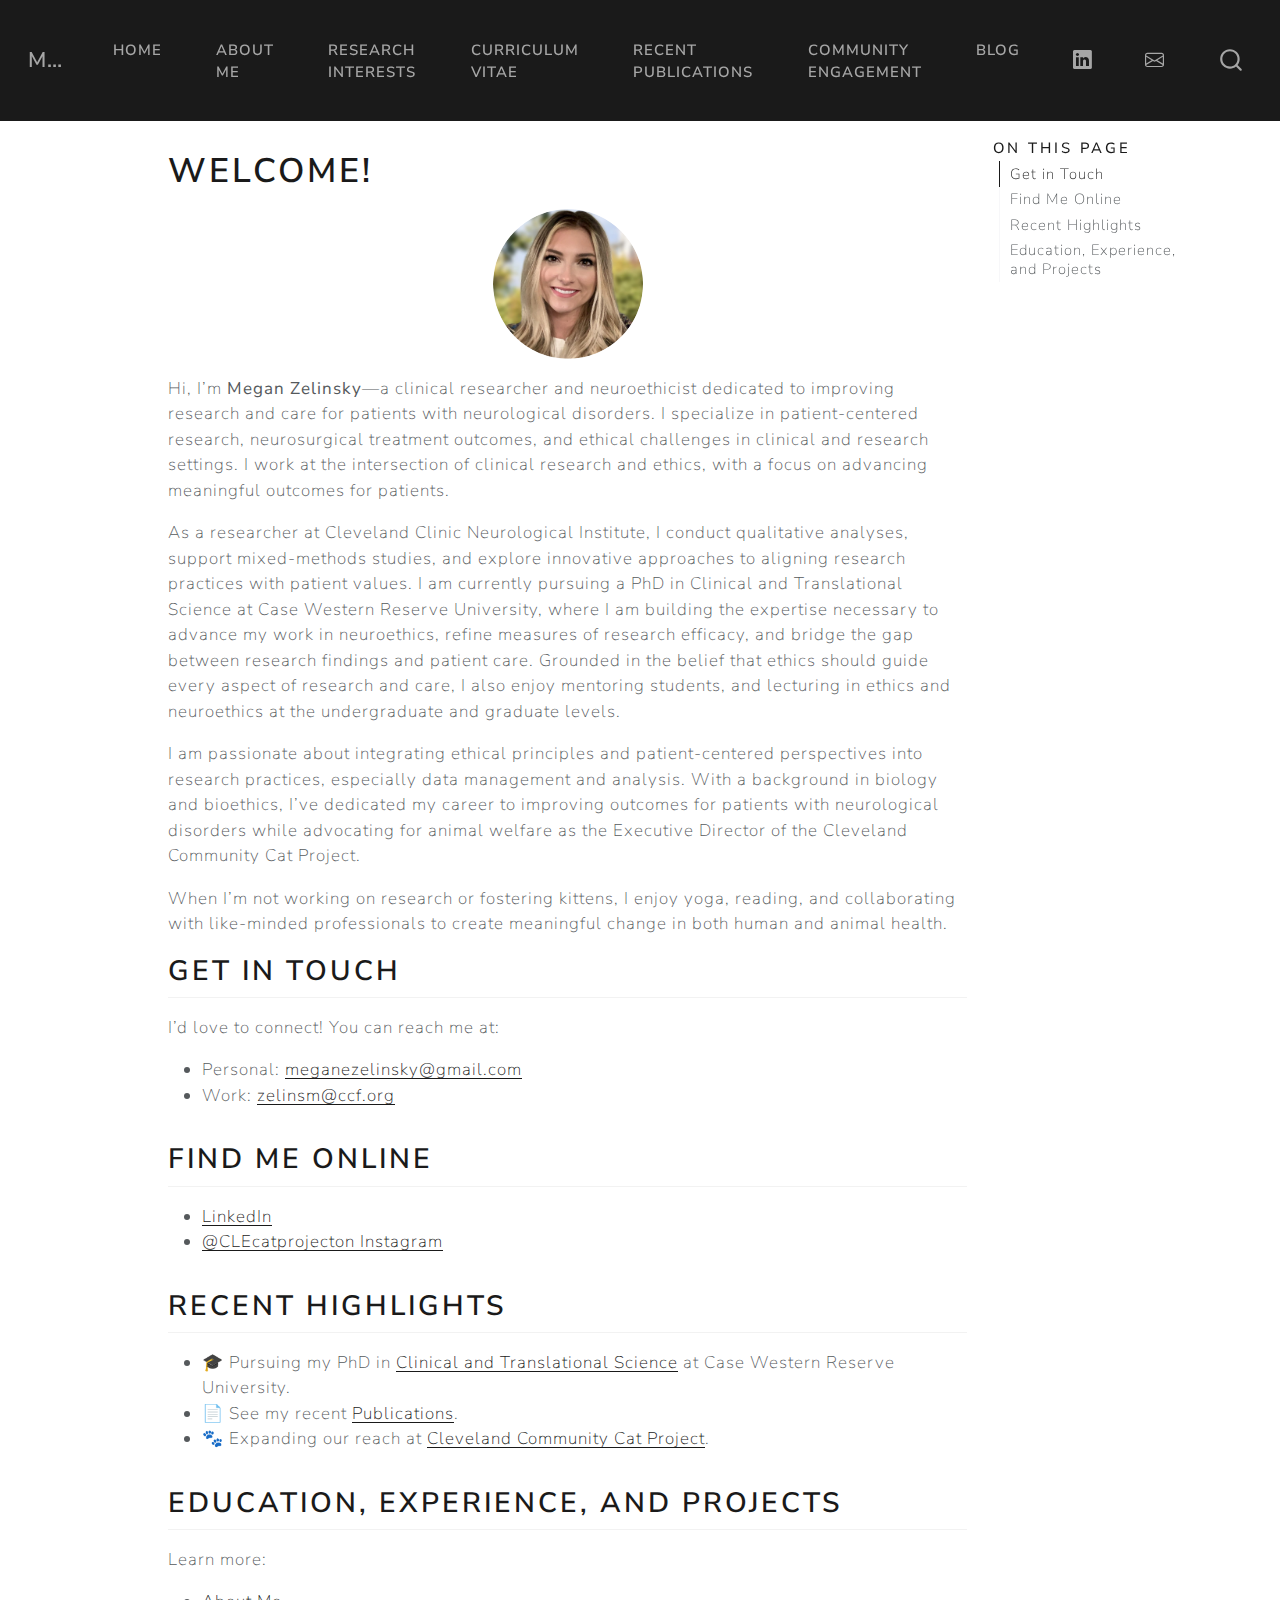
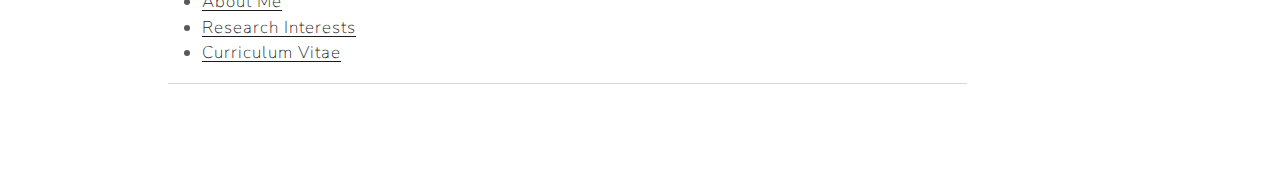
==== commit 687882cf: "Add blog page to website" ====
--- a/docs/index.html
+++ b/docs/index.html
@@ -111,6 +111,10 @@
   <li class="nav-item">
     <a class="nav-link" href="./ccp.html"> 
 <span class="menu-text">Community Engagement</span></a>
+  </li>  
+  <li class="nav-item">
+    <a class="nav-link" href="./blog.html"> 
+<span class="menu-text">Blog</span></a>
   </li>  
 </ul>
             <ul class="navbar-nav navbar-nav-scroll ms-auto">
